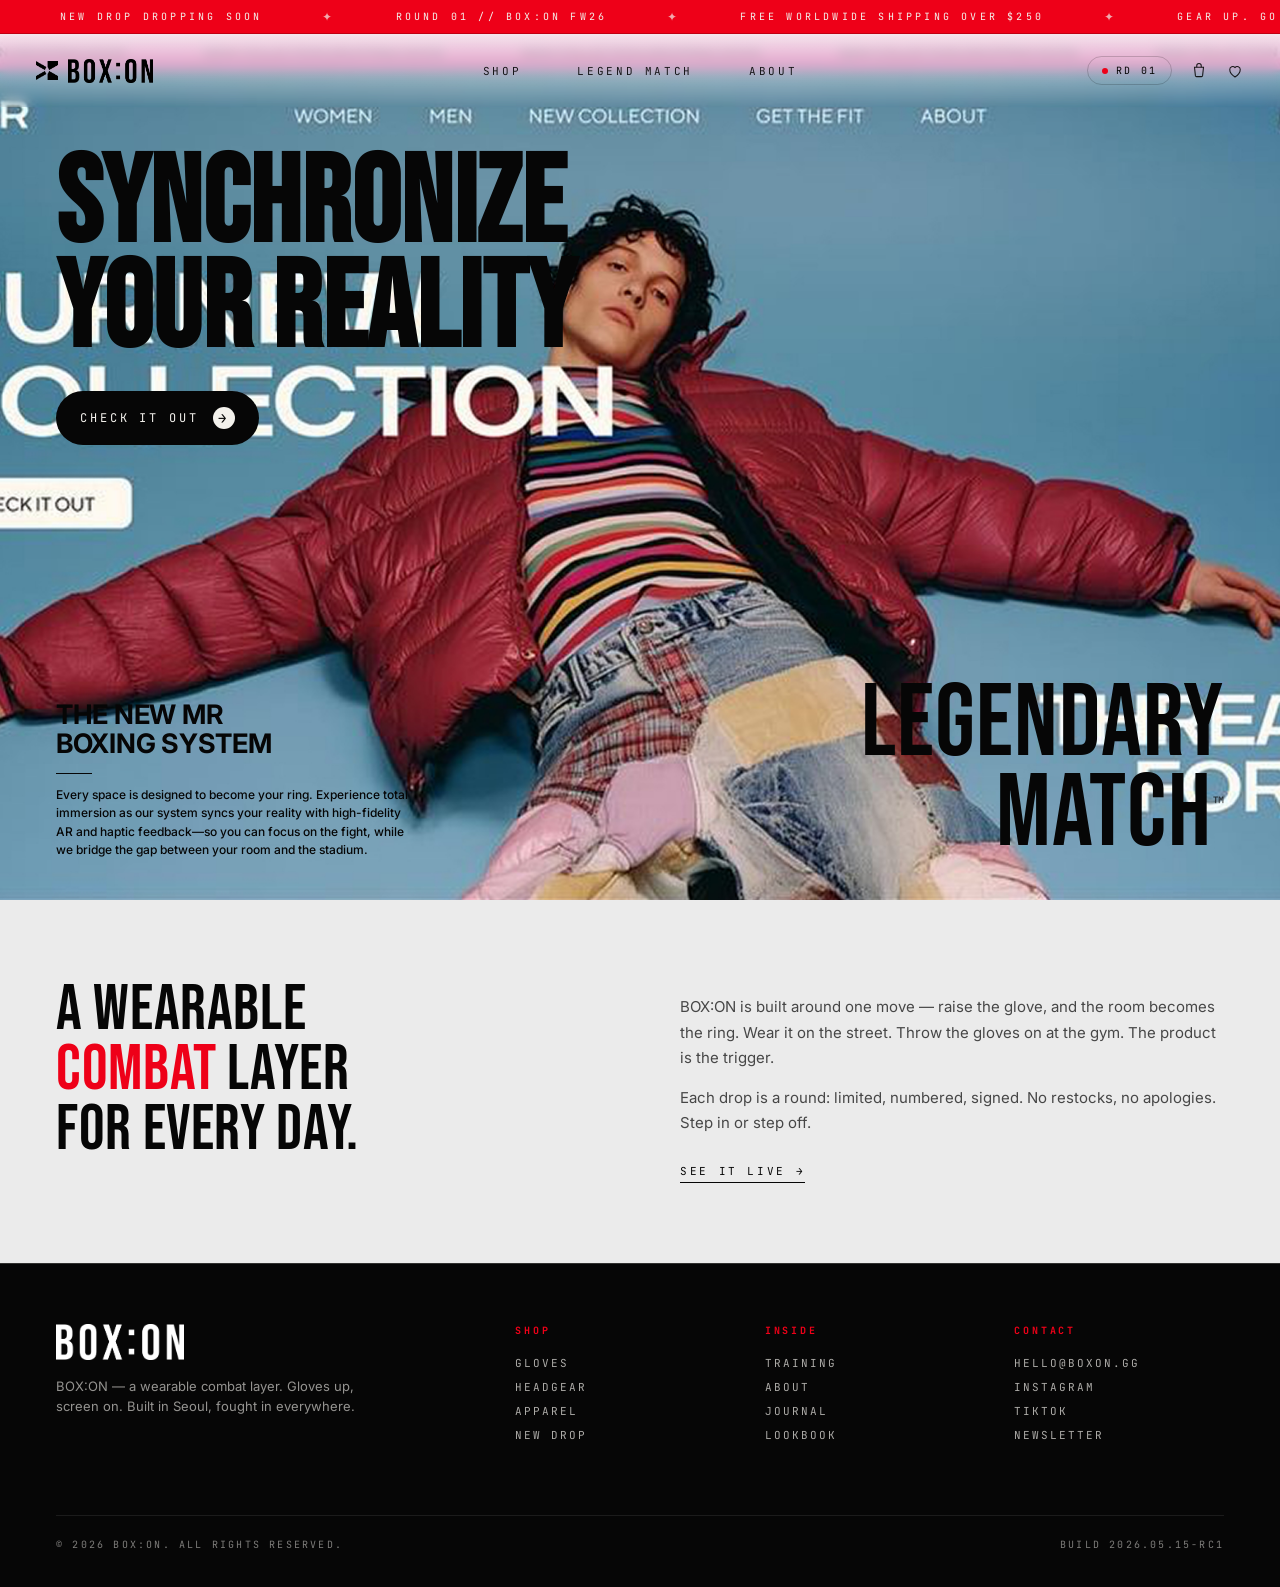
==== index.html @ 1bb56f32 "Initial commit: box-on-web project files Co-Authored-By: Claude Opus 4.7 (1M context) <noreply@anthr" ====
<!doctype html>
<html lang="en">
<head>
  <meta charset="utf-8" />
  <meta name="viewport" content="width=device-width, initial-scale=1" />
  <title>BOX:ON — Gear Up. Go On.</title>

  <link rel="preconnect" href="https://fonts.googleapis.com" />
  <link rel="preconnect" href="https://fonts.gstatic.com" crossorigin />
  <link href="https://fonts.googleapis.com/css2?family=Bebas+Neue&family=JetBrains+Mono:wght@400;500&family=Inter:wght@400;500;600&display=swap" rel="stylesheet" />

  <link rel="stylesheet" href="site.css" />
  <script src="image-slot.js"></script>
  <script src="transitions.js" defer></script>
</head>
<body data-theme="light">

  <!-- top marquee -->
  <div class="marquee" role="presentation">
    <div class="marquee__track" id="marquee-track">
      <span>NEW DROP DROPPING SOON</span>
      <span>ROUND 01 // BOX:ON FW26</span>
      <span>FREE WORLDWIDE SHIPPING OVER $250</span>
      <span>GEAR UP. GO ON.</span>
      <span>NEW DROP DROPPING SOON</span>
      <span>ROUND 01 // BOX:ON FW26</span>
      <span>FREE WORLDWIDE SHIPPING OVER $250</span>
      <span>GEAR UP. GO ON.</span>
    </div>
  </div>

  <!-- nav -->
  <nav class="nav">
    <a href="index.html" class="nav__brand" aria-label="BOX:ON home">
      <img src="assets/logo-symbol.png" class="mark" alt="" />
      <img src="assets/logo-type.png" alt="BOX:ON" />
    </a>

    <div class="nav__links">
      <a href="gear.html">SHOP</a>
      <a href="experience.html">LEGEND MATCH</a>
      <a href="index.html#about">ABOUT</a>
    </div>

    <div class="nav__util">
      <span class="pill"><span class="dot"></span>RD 01</span>
      <a href="#" class="ico" aria-label="cart">
        <svg viewBox="0 0 24 24"><path d="M6 7h12l-1.2 11.2a1.5 1.5 0 0 1-1.5 1.3H8.7a1.5 1.5 0 0 1-1.5-1.3L6 7z"/><path d="M9 7V5a3 3 0 0 1 6 0v2"/></svg>
      </a>
      <a href="#" class="ico" aria-label="wishlist">
        <svg viewBox="0 0 24 24"><path d="M12 20s-7-4.5-7-10a4 4 0 0 1 7-2.6A4 4 0 0 1 19 10c0 5.5-7 10-7 10z"/></svg>
      </a>
    </div>
  </nav>

  <!-- HERO -->
  <main>
    <section class="hero" data-screen-label="01 Landing">
      <div class="hero__media">
        <image-slot
          id="hero-model"
          shape="rect"
          src="uploads/%EC%9B%B9%EB%A0%88%ED%8D%BC1-34b621ce.jpg"
          placeholder="Drop hero photo">
        </image-slot>
      </div>

      <div class="hero__content">
        <div class="hero__top">
          <h1 class="hero__headline">
            SYNCHRONIZE<br/>YOUR REALITY
          </h1>
          <a href="gear.html" class="hero__cta">
            CHECK IT OUT
            <span class="arrow" aria-hidden="true">→</span>
          </a>
        </div>

        <div class="hero__bottom">
          <div class="hero__intro">
            <h2 class="hero__intro-title">THE NEW MR<br/>BOXING SYSTEM</h2>
            <div class="hero__intro-rule"></div>
            <p class="hero__intro-body">
              Every space is designed to become your ring. Experience total immersion as our system syncs your reality with high-fidelity AR and haptic feedback—so you can focus on the fight, while we bridge the gap between your room and the stadium.
            </p>
          </div>
          <div class="hero__secondary">
            <span>LEGENDARY</span>
            <span>MATCH<sup class="tm">™</sup></span>
          </div>
        </div>
      </div>
    </section>

    <!-- second strip — under hero -->
    <section class="strip" id="about" data-screen-label="02 Manifesto">
      <div>
        <div class="strip__lead">
          A WEARABLE<br/>
          <span class="red">COMBAT</span> LAYER<br/>
          FOR EVERY DAY.
        </div>
      </div>
      <div>
        <div class="strip__body">
          <p>BOX:ON is built around one move — raise the glove, and the room becomes the ring. Wear it on the street. Throw the gloves on at the gym. The product is the trigger.</p>
          <p>Each drop is a round: limited, numbered, signed. No restocks, no apologies. Step in or step off.</p>
        </div>
        <a href="experience.html" class="strip__cta">SEE IT LIVE →</a>
      </div>
    </section>
  </main>

  <!-- FOOTER -->
  <footer class="foot">
    <div class="foot__brand">
      <img src="assets/logo-type.png" alt="BOX:ON" />
      <p>BOX:ON — a wearable combat layer. Gloves up, screen on. Built in Seoul, fought in everywhere.</p>
    </div>
    <div class="foot__col">
      <h4>Shop</h4>
      <a href="gear.html">Gloves</a>
      <a href="gear.html">Headgear</a>
      <a href="gear.html">Apparel</a>
      <a href="gear.html">New Drop</a>
    </div>
    <div class="foot__col">
      <h4>Inside</h4>
      <a href="experience.html">Training</a>
      <a href="#about">About</a>
      <a href="#">Journal</a>
      <a href="#">Lookbook</a>
    </div>
    <div class="foot__col">
      <h4>Contact</h4>
      <a href="mailto:hello@boxon.gg">hello@boxon.gg</a>
      <a href="#">Instagram</a>
      <a href="#">TikTok</a>
      <a href="#">Newsletter</a>
    </div>
    <div class="foot__legal">
      <span>© 2026 BOX:ON. All rights reserved.</span>
      <span>BUILD 2026.05.15-RC1</span>
    </div>
  </footer>

</body>
</html>
---- site.css ----
/* ============================================================
   BOX:ON — marketing site styles (landing + gear)
   Palette
   - Ink   : #060606
   - Bone  : #f3f1ec
   - Red   : #EE0018
   - Steel : #2a2a2a
   ============================================================ */

:root {
  --ink: #060606;
  --bone: #f3f1ec;
  --red: #ee0018;
  --red-deep: #8a000d;
  --steel: #2a2a2a;
  --line: rgba(243,241,236,0.18);

  --f-display: "Bebas Neue Pro", "Bebas Neue", "Oswald", "Impact", sans-serif;
  --f-mono: "JetBrains Mono", ui-monospace, monospace;
  --f-body: "Inter", system-ui, sans-serif;
}

* { box-sizing: border-box; margin: 0; padding: 0; }

html, body {
  background: var(--ink);
  color: var(--bone);
  font-family: var(--f-body);
  -webkit-font-smoothing: antialiased;
  text-rendering: optimizeLegibility;
}

img { display: block; max-width: 100%; }
a { color: inherit; text-decoration: none; }
button { font: inherit; color: inherit; background: none; border: 0; cursor: pointer; }

/* ============================================================
   Top marquee
   ============================================================ */

.marquee {
  position: relative;
  background: var(--red);
  color: var(--bone);
  overflow: hidden;
  border-bottom: 1px solid rgba(0,0,0,0.2);
  height: 34px;
  display: flex;
  align-items: center;
}
.marquee__track {
  display: flex;
  gap: 60px;
  white-space: nowrap;
  font-family: var(--f-mono);
  font-size: 10px;
  letter-spacing: 0.32em;
  text-transform: uppercase;
  animation: marquee 38s linear infinite;
  padding-left: 60px;
}
.marquee__track span {
  display: inline-flex;
  align-items: center;
  gap: 60px;
}
.marquee__track span::after {
  content: "✦";
  opacity: 0.7;
  font-size: 12px;
}
@keyframes marquee {
  from { transform: translateX(0); }
  to   { transform: translateX(-50%); }
}

/* ============================================================
   Navigation
   ============================================================ */

.nav {
  position: fixed;
  top: 34px;
  left: 0;
  right: 0;
  z-index: 50;
  display: grid;
  grid-template-columns: 1fr auto 1fr;
  align-items: center;
  padding: 22px 36px;
  background: linear-gradient(to bottom, rgba(6,6,6,0.85), rgba(6,6,6,0));
  backdrop-filter: blur(6px);
}
.nav__brand {
  display: flex;
  align-items: center;
  gap: 10px;
}
.nav__brand img { height: 24px; width: auto; filter: invert(1) brightness(1.1); }
.nav__brand .mark { width: 22px; height: auto; filter: invert(1) brightness(1.1); }

.nav__links {
  display: flex;
  gap: 56px;
  font-family: var(--f-mono);
  font-size: 11px;
  letter-spacing: 0.24em;
  text-transform: uppercase;
}
.nav__links a {
  position: relative;
  padding: 6px 0;
  opacity: 0.9;
  transition: opacity 200ms ease;
}
.nav__links a:hover { opacity: 1; }
.nav__links a.is-active { opacity: 1; }
.nav__links a.is-active::after {
  content: "";
  position: absolute;
  left: 50%;
  bottom: -2px;
  transform: translateX(-50%);
  width: 4px;
  height: 4px;
  background: var(--red);
  border-radius: 50%;
}

.nav__util {
  justify-self: end;
  display: flex;
  align-items: center;
  gap: 18px;
}
.nav__util .ico {
  width: 18px; height: 18px;
  display: inline-grid;
  place-items: center;
  opacity: 0.9;
}
.nav__util .ico:hover { opacity: 1; }
.nav__util .ico svg { stroke: var(--bone); fill: none; stroke-width: 1.4; width: 18px; height: 18px; }
.nav__util .pill {
  border: 1px solid var(--line);
  padding: 7px 14px;
  font-family: var(--f-mono);
  font-size: 10px;
  letter-spacing: 0.22em;
  text-transform: uppercase;
  border-radius: 999px;
  display: inline-flex; align-items: center; gap: 8px;
}
.nav__util .pill .dot { width: 6px; height: 6px; border-radius: 50%; background: var(--red); }

/* ============================================================
   LANDING — hero
   ============================================================ */

.hero {
  position: relative;
  height: calc(100vh - 34px);
  min-height: 580px;
  overflow: hidden;
  isolation: isolate;
  background: #0a0a0a;
}

.hero__media {
  position: absolute;
  inset: 0;
  z-index: 1;
}
.hero__media image-slot {
  position: absolute;
  inset: 0;
  width: 100%;
  height: 100%;
}

/* Hero placeholder — dark editorial frame indicating where a photo goes */
.hero__placeholder {
  position: absolute;
  inset: 0;
  background:
    radial-gradient(ellipse at 50% 65%, #2a1014 0%, #15080a 50%, #0a0405 100%);
  display: grid;
  place-items: center;
  overflow: hidden;
}
.hero__placeholder-stripes {
  position: absolute;
  inset: 0;
  background-image: repeating-linear-gradient(
    45deg,
    rgba(238, 0, 24, 0.05) 0,
    rgba(238, 0, 24, 0.05) 2px,
    transparent 2px,
    transparent 14px
  );
  pointer-events: none;
}
.hero__placeholder-mark {
  position: relative;
  width: 28vmin;
  max-width: 280px;
  opacity: 0.13;
  filter: invert(1) brightness(1.2);
}
.hero__placeholder-mark img { width: 100%; height: auto; }
.hero__placeholder-caption {
  position: absolute;
  bottom: 38px;
  left: 50%;
  transform: translateX(-50%);
  text-align: center;
  font-family: var(--f-mono);
  letter-spacing: 0.22em;
  text-transform: uppercase;
  color: rgba(243,241,236,0.55);
  display: flex;
  flex-direction: column;
  gap: 4px;
}
.hero__placeholder-caption .k { font-size: 9px; opacity: 0.6; }
.hero__placeholder-caption .t { font-size: 13px; color: var(--bone); }
.hero__placeholder-caption .sub { font-size: 10px; opacity: 0.45; letter-spacing: 0.18em; }
.hero__media::after {
  content: "";
  position: absolute;
  inset: 0;
  background:
    radial-gradient(ellipse at 30% 60%, rgba(0,0,0,0.35), transparent 65%),
    linear-gradient(180deg, rgba(0,0,0,0.4) 0%, rgba(0,0,0,0) 35%, rgba(0,0,0,0) 65%, rgba(0,0,0,0.45) 100%);
  pointer-events: none;
  z-index: 2;
}

.hero__content {
  position: relative;
  z-index: 3;
  height: 100%;
  display: grid;
  grid-template-rows: 1fr auto;
  padding: 120px 56px 40px;
}
.hero__top { align-self: start; }

.hero__headline {
  font-family: var(--f-display);
  font-size: clamp(64px, 9.5vw, 168px);
  line-height: 0.86;
  letter-spacing: 0.005em;
  color: var(--bone);
  text-transform: uppercase;
  max-width: 64%;
}
.hero__headline .red { color: var(--red); }
.hero__headline .stroke {
  -webkit-text-stroke: 2px var(--bone);
  color: transparent;
}

.hero__cta {
  margin-top: 28px;
  display: inline-flex;
  align-items: center;
  gap: 14px;
  background: var(--bone);
  color: var(--ink);
  padding: 16px 24px;
  font-family: var(--f-mono);
  font-size: 12px;
  letter-spacing: 0.24em;
  text-transform: uppercase;
  border-radius: 999px;
  width: max-content;
  white-space: nowrap;
  transition: transform 160ms ease, background 200ms ease;
}
.hero__cta:hover { transform: translateY(-1px); background: var(--red); color: var(--bone); }
.hero__cta .arrow {
  width: 22px; height: 22px;
  display: grid; place-items: center;
  border-radius: 50%;
  background: var(--ink);
  color: var(--bone);
  font-size: 14px;
  transition: background 200ms ease;
}
.hero__cta:hover .arrow { background: var(--bone); color: var(--ink); }

.hero__bottom {
  display: flex;
  align-items: flex-end;
  justify-content: space-between;
  gap: 40px;
  color: var(--bone);
}

/* Bottom-left intro block — title + rule + body */
.hero__intro {
  max-width: 360px;
  color: var(--ink);
}
.hero__intro-title {
  font-family: "Inter", system-ui, sans-serif;
  font-weight: 700;
  font-size: clamp(20px, 2.1vw, 28px);
  line-height: 1.1;
  letter-spacing: -0.01em;
  color: var(--ink);
}
.hero__intro-rule {
  width: 36px;
  height: 1px;
  background: var(--ink);
  margin: 14px 0 12px;
}
.hero__intro-body {
  font-family: "Inter", system-ui, sans-serif;
  font-weight: 500;
  font-size: 12px;
  line-height: 1.55;
  color: var(--ink);
}
.hero__meta {
  font-family: var(--f-mono);
  font-size: 10px;
  letter-spacing: 0.22em;
  text-transform: uppercase;
  opacity: 0.7;
  display: flex;
  flex-direction: column;
  gap: 4px;
}
.hero__meta .k { opacity: 0.5; }

.hero__secondary {
  font-family: var(--f-display);
  font-size: clamp(56px, 8vw, 124px);
  line-height: 0.88;
  letter-spacing: 0.01em;
  text-align: right;
  color: var(--bone);
  text-transform: uppercase;
  justify-self: end;
}
.hero__secondary span { display: block; }
.hero__secondary .tm {
  font-family: var(--f-mono);
  font-size: 0.18em;
  letter-spacing: 0.02em;
  vertical-align: super;
  margin-left: 0.06em;
  opacity: 0.7;
}
.hero__secondary .small {
  font-family: var(--f-mono);
  font-size: 10px;
  letter-spacing: 0.28em;
  opacity: 0.6;
  text-align: right;
  margin-bottom: 8px;
}

.hero__scroll {
  font-family: var(--f-mono);
  font-size: 10px;
  letter-spacing: 0.22em;
  text-transform: uppercase;
  opacity: 0.7;
  display: flex;
  align-items: center;
  gap: 10px;
  justify-self: center;
}
.hero__scroll::before {
  content: "";
  width: 28px; height: 1px;
  background: var(--bone);
  opacity: 0.5;
}

/* ticker — round counter overlaid on hero */
.hero__counter {
  position: absolute;
  top: 50%;
  right: 56px;
  transform: translateY(-50%) rotate(90deg);
  transform-origin: right center;
  z-index: 4;
  font-family: var(--f-mono);
  font-size: 10px;
  letter-spacing: 0.32em;
  text-transform: uppercase;
  opacity: 0.55;
  white-space: nowrap;
}

/* ============================================================
   STRIP — secondary section under hero on landing
   ============================================================ */

.strip {
  position: relative;
  padding: 80px 56px;
  border-top: 1px solid var(--line);
  display: grid;
  grid-template-columns: 1fr 1fr;
  gap: 80px;
}
.strip__lead {
  font-family: var(--f-display);
  font-size: clamp(40px, 5vw, 76px);
  line-height: 0.94;
  letter-spacing: 0.01em;
  text-transform: uppercase;
}
.strip__lead .red { color: var(--red); }
.strip__body {
  padding-top: 14px;
  font-size: 15px;
  line-height: 1.7;
  color: rgba(243,241,236,0.75);
  max-width: 540px;
}
.strip__body p + p { margin-top: 14px; }
.strip__cta {
  margin-top: 28px;
  font-family: var(--f-mono);
  font-size: 11px;
  letter-spacing: 0.24em;
  text-transform: uppercase;
  display: inline-flex;
  align-items: center;
  gap: 10px;
  border-bottom: 1px solid var(--bone);
  padding-bottom: 4px;
}
.strip__cta:hover { color: var(--red); border-color: var(--red); }

/* ============================================================
   GEAR — product list page (GET THE FIT layout)
   ============================================================ */

.gear-bar {
  position: relative;
  padding: 130px 56px 70px;
  background: var(--ink);
  text-align: center;
}
.gear-bar__title {
  font-family: "Inter", system-ui, sans-serif;
  font-weight: 500;
  font-size: clamp(48px, 7vw, 96px);
  line-height: 1;
  letter-spacing: -0.01em;
  color: var(--bone);
  text-transform: uppercase;
}

.gear-grid {
  background: var(--ink);
  display: grid;
  grid-template-columns: repeat(3, 1fr);
  gap: 16px;
  padding: 0 16px;
}
.gear-card {
  position: relative;
  background: transparent;
  color: var(--ink);
  aspect-ratio: 3 / 5;
  min-height: 560px;
  perspective: 1800px;
  cursor: pointer;
}

.gear-card__inner {
  position: relative;
  width: 100%;
  height: 100%;
  transform-style: preserve-3d;
  transition: transform 720ms cubic-bezier(0.65, 0, 0.35, 1);
  border-radius: 14px;
}
.gear-card:hover .gear-card__inner {
  /* subtle lift only — flip happens on click */
}
.gear-card.is-flipped .gear-card__inner {
  transform: rotateY(180deg);
}

.gear-card__face {
  position: absolute;
  inset: 0;
  display: flex;
  flex-direction: column;
  padding: 32px 32px 28px;
  border-radius: 14px;
  overflow: hidden;
  -webkit-backface-visibility: hidden;
  backface-visibility: hidden;
}

.gear-card__face--front {
  background: #ffffff;
}
.gear-card:nth-child(even) .gear-card__face--front {
  background: #ebebeb;
}

.gear-card__face--back {
  background: var(--ink);
  color: var(--bone);
  transform: rotateY(180deg);
}
.gear-card:nth-child(even) .gear-card__face--back {
  background: #181818;
}

/* product dossier info — front uses ink text, back uses bone */
.gear-card__info {
  position: absolute;
  top: 32px;
  left: 32px;
  right: 32px;
  z-index: 3;
  font-family: var(--f-mono);
  font-size: 10px;
  line-height: 1.55;
  letter-spacing: 0.04em;
  color: var(--ink);
  max-width: 64%;
}
.gear-card__info--inverse { color: var(--bone); }
.gear-card__info--inverse .gear-card__k { color: rgba(243,241,236,0.55); }

.gear-card__eyebrow {
  font-size: 10px;
  letter-spacing: 0.18em;
  text-transform: uppercase;
  margin-bottom: 20px;
  opacity: 0.85;
}
.gear-card__line { margin-bottom: 16px; }
.gear-card__line:last-child { margin-bottom: 0; }
.gear-card__k {
  display: block;
  text-transform: uppercase;
  letter-spacing: 0.14em;
  margin-bottom: 2px;
  opacity: 0.7;
  font-size: 10px;
}

/* media — image-slot fills the card (sits behind info + brand) */
.gear-card__media {
  position: absolute;
  inset: 0;
  z-index: 1;
  display: grid;
  place-items: center;
}
.gear-card__media image-slot {
  width: 100%;
  height: 100%;
  min-height: auto;
}

/* bottom-left brand lockup (front) */
.gear-card__brand {
  position: absolute;
  left: 32px;
  bottom: 28px;
  z-index: 3;
  display: flex;
  align-items: center;
  gap: 8px;
  text-decoration: none;
  color: var(--ink);
}
.gear-card__sym { width: 26px; height: auto; }
.gear-card__type { height: 18px; width: auto; }

/* back-face VIEW PRODUCT CTA — bottom-left */
.gear-card__cta {
  position: absolute;
  left: 32px;
  bottom: 28px;
  z-index: 3;
  display: inline-flex;
  align-items: center;
  gap: 10px;
  font-family: var(--f-mono);
  font-size: 11px;
  letter-spacing: 0.22em;
  text-transform: uppercase;
  color: var(--bone);
  text-decoration: none;
  padding-bottom: 4px;
  border-bottom: 1px solid var(--bone);
  transition: color 200ms, border-color 200ms;
}
.gear-card__cta:hover { color: var(--red); border-color: var(--red); }

/* SEE THE FIT row — black band under cards */
.gear-links {
  background: var(--ink);
  display: grid;
  grid-template-columns: repeat(3, 1fr);
  gap: 16px;
  padding: 36px 16px 56px;
}
.gear-links__link {
  text-align: center;
  font-family: "Inter", system-ui, sans-serif;
  font-size: 13px;
  font-weight: 400;
  letter-spacing: 0.08em;
  color: var(--bone);
  text-transform: none;
  padding: 6px 0;
  border-bottom: 1px solid var(--bone);
  width: max-content;
  justify-self: center;
  transition: color 200ms, border-color 200ms, transform 200ms;
}
.gear-links__link:hover { color: var(--red); border-color: var(--red); transform: translateY(-1px); }

/* ============================================================
   Footer (shared)
   ============================================================ */

.foot {
  padding: 60px 56px 36px;
  border-top: 1px solid var(--line);
  background: var(--ink);
  color: var(--bone);
  display: grid;
  grid-template-columns: 2fr 1fr 1fr 1fr;
  gap: 40px;
}
.foot__brand img { height: 36px; filter: invert(1) brightness(1.1); margin-bottom: 16px; }
.foot__brand p { font-size: 13px; line-height: 1.6; opacity: 0.6; max-width: 320px; }
.foot__col h4 {
  font-family: var(--f-mono);
  font-size: 10px;
  letter-spacing: 0.28em;
  text-transform: uppercase;
  color: var(--red);
  margin-bottom: 14px;
}
.foot__col a {
  display: block;
  font-family: var(--f-mono);
  font-size: 11px;
  letter-spacing: 0.18em;
  text-transform: uppercase;
  opacity: 0.7;
  padding: 5px 0;
}
.foot__col a:hover { opacity: 1; color: var(--red); }
.foot__legal {
  grid-column: 1 / -1;
  margin-top: 28px;
  padding-top: 22px;
  border-top: 1px solid var(--line);
  display: flex;
  justify-content: space-between;
  font-family: var(--f-mono);
  font-size: 10px;
  letter-spacing: 0.22em;
  text-transform: uppercase;
  opacity: 0.5;
}

/* ============================================================
   Responsive
   ============================================================ */

@media (max-width: 1100px) {
  .gear-grid { grid-template-columns: repeat(2, 1fr); }
  .gear-card { min-height: 620px; }
}
@media (max-width: 900px) {
  .nav { grid-template-columns: auto 1fr; padding: 16px 22px; }
  .nav__links { display: none; }
  .nav__util { gap: 14px; }
  .hero__content { padding: 110px 22px 26px; }
  .hero__headline { font-size: clamp(54px, 14vw, 96px); max-width: 100%; }
  .hero__bottom { grid-template-columns: 1fr; }
  .hero__secondary { text-align: left; justify-self: start; font-size: 64px; }
  .hero__counter { display: none; }
  .strip { grid-template-columns: 1fr; gap: 30px; padding: 56px 22px; }
  .gear-bar { padding: 110px 22px 40px; }
  .gear-controls { padding: 14px 22px; flex-direction: column; gap: 14px; align-items: flex-start; }
  .gear-grid { grid-template-columns: 1fr; }
  .foot { grid-template-columns: 1fr 1fr; padding: 40px 22px 26px; }
}

/* ============================================================
   LIGHT THEME — applied on body[data-theme="light"] (landing page)
   ============================================================ */

body[data-theme="light"] { background: #ffffff; color: var(--ink); }

body[data-theme="light"] .nav {
  background: linear-gradient(to bottom, rgba(255,255,255,0.85), rgba(255,255,255,0));
  backdrop-filter: blur(6px);
}
body[data-theme="light"] .nav__brand img { filter: none; }
body[data-theme="light"] .nav__links a { color: var(--ink); }
body[data-theme="light"] .nav__util .ico svg { stroke: var(--ink); }
body[data-theme="light"] .nav__util .pill { border-color: rgba(0,0,0,0.18); color: var(--ink); }

body[data-theme="light"] .hero { background: #ffffff; }
body[data-theme="light"] .hero__media::after { display: none; }
body[data-theme="light"] .hero__headline { color: var(--ink); }
body[data-theme="light"] .hero__cta { background: var(--ink); color: var(--bone); }
body[data-theme="light"] .hero__cta:hover { background: var(--red); color: var(--bone); }
body[data-theme="light"] .hero__cta .arrow { background: var(--bone); color: var(--ink); }
body[data-theme="light"] .hero__cta:hover .arrow { background: var(--bone); color: var(--red); }
body[data-theme="light"] .hero__secondary { color: var(--ink); }

body[data-theme="light"] .strip {
  background: #ebebeb;
  border-top: none;
  color: var(--ink);
}
body[data-theme="light"] .strip__lead { color: var(--ink); }
body[data-theme="light"] .strip__body { color: rgba(0,0,0,0.7); }
body[data-theme="light"] .strip__cta { color: var(--ink); border-color: var(--ink); }

/* ============================================================
   PAGE SHUTTER — four BOX:ON blades converge from corners,
   then disperse outward on the new page.
   ============================================================ */

.page-shutter {
  position: fixed;
  inset: 0;
  z-index: 9000;
  pointer-events: none;
  display: grid;
  place-items: center;
  visibility: hidden;
}
.page-shutter.is-converging,
.page-shutter.is-locked,
.page-shutter.is-dispersing { visibility: visible; }

/* solid backdrop */
.page-shutter__bg {
  position: absolute;
  inset: 0;
  background: var(--ink);
  opacity: 0;
  transition: opacity 240ms ease-out;
}
.page-shutter.is-converging .page-shutter__bg { opacity: 1; }
.page-shutter.is-locked     .page-shutter__bg { opacity: 1; transition: none; }
.page-shutter.is-dispersing .page-shutter__bg { opacity: 0; transition: opacity 520ms ease-in 280ms; }

/* assembled symbol container — sits over backdrop, centered */
.page-shutter__symbol {
  position: relative;
  width: 280px;
  height: 240px;
  z-index: 1;
}

/* each quadrant is the full symbol image, clipped to its quadrant.
   When assembled (translate 0), the 4 pieces line up to make the full mark. */
.page-shutter__blade {
  position: absolute;
  inset: 0;
  background-image: url("assets/logo-symbol.png");
  background-size: 100% 100%;
  background-repeat: no-repeat;
  filter: invert(1) brightness(1.1);
  will-change: transform, opacity;
}

/* quadrant clips */
.page-shutter__blade--tl { clip-path: polygon(0 0, 50% 0, 50% 50%, 0 50%); }
.page-shutter__blade--tr { clip-path: polygon(50% 0, 100% 0, 100% 50%, 50% 50%); }
.page-shutter__blade--bl { clip-path: polygon(0 50%, 50% 50%, 50% 100%, 0 100%); }
.page-shutter__blade--br { clip-path: polygon(50% 50%, 100% 50%, 100% 100%, 50% 100%); }

/* default (offscreen) — large translate so blades fly in from off-viewport */
.page-shutter__blade--tl { transform: translate(-340%, -340%); opacity: 0; }
.page-shutter__blade--tr { transform: translate( 340%, -340%); opacity: 0; }
.page-shutter__blade--bl { transform: translate(-340%,  340%); opacity: 0; }
.page-shutter__blade--br { transform: translate( 340%,  340%); opacity: 0; }

/* CONVERGING — blades fly in one by one, ease-in then snap */
.page-shutter.is-converging .page-shutter__blade {
  transform: translate(0, 0);
  opacity: 1;
  transition:
    transform 620ms cubic-bezier(0.65, 0, 0.35, 1),
    opacity 380ms ease-out;
}
.page-shutter.is-converging .page-shutter__blade--tl { transition-delay: 60ms; }
.page-shutter.is-converging .page-shutter__blade--tr { transition-delay: 180ms; }
.page-shutter.is-converging .page-shutter__blade--bl { transition-delay: 300ms; }
.page-shutter.is-converging .page-shutter__blade--br { transition-delay: 420ms; }

/* LOCKED — assembled at the start of entry phase (no transition) */
.page-shutter.is-locked .page-shutter__blade {
  transform: translate(0, 0);
  opacity: 1;
  transition: none;
}

/* DISPERSING — blades push back out to their corner */
.page-shutter.is-dispersing .page-shutter__blade {
  opacity: 0;
  transition:
    transform 580ms cubic-bezier(0.7, 0, 0.84, 0),
    opacity 540ms ease-in;
}
.page-shutter.is-dispersing .page-shutter__blade--tl { transform: translate(-340%, -340%); transition-delay: 0ms; }
.page-shutter.is-dispersing .page-shutter__blade--tr { transform: translate( 340%, -340%); transition-delay: 60ms; }
.page-shutter.is-dispersing .page-shutter__blade--bl { transform: translate(-340%,  340%); transition-delay: 120ms; }
.page-shutter.is-dispersing .page-shutter__blade--br { transform: translate( 340%,  340%); transition-delay: 180ms; }

.page-shutter__label {
  position: absolute;
  bottom: 56px;
  left: 50%;
  transform: translateX(-50%);
  font-family: var(--f-mono);
  font-size: 11px;
  letter-spacing: 0.4em;
  color: var(--bone);
  opacity: 0;
  z-index: 2;
  transition: opacity 220ms ease;
}
.page-shutter.is-converging .page-shutter__label { opacity: 0.85; transition-delay: 480ms; }
.page-shutter.is-locked     .page-shutter__label { opacity: 0.85; transition: none; }
.page-shutter.is-dispersing .page-shutter__label { opacity: 0; }

/* ============================================================
   EXPERIENCE / Legend Match (combat MR)
   ============================================================ */

.experience-root {
  position: relative;
  width: 100%;
  height: 100vh;
  display: grid;
  place-items: center;
  background:
    radial-gradient(ellipse at 50% 100%, rgba(238, 0, 24, 0.06), transparent 60%),
    linear-gradient(180deg, #0a0a0a 0%, #060606 100%);
  transition: background 600ms ease;
  isolation: isolate;
  overflow: hidden;
  --don: 0;
}
.experience-root[data-mode="on"] {
  background:
    radial-gradient(ellipse at 50% 50%, rgba(238, 0, 24, 0.45), transparent 65%),
    radial-gradient(ellipse at 50% 100%, rgba(238, 0, 24, 0.25), transparent 70%),
    #1a0003;
}
.experience-root::before {
  content: "";
  position: absolute;
  inset: 0;
  background-image:
    repeating-linear-gradient(0deg, rgba(255,255,255,0.04) 0 1px, transparent 1px 3px),
    repeating-linear-gradient(90deg, rgba(255,255,255,0.04) 0 1px, transparent 1px 3px);
  pointer-events: none;
  mix-blend-mode: overlay;
  opacity: 0.5;
  z-index: 1;
}
.experience-root::after {
  content: "";
  position: absolute;
  inset: 0;
  background: repeating-linear-gradient(0deg, rgba(0,0,0,0.18) 0 2px, transparent 2px 4px);
  pointer-events: none;
  z-index: 2;
  opacity: 0;
  transition: opacity 400ms ease;
}
.experience-root[data-mode="on"]::after { opacity: 0.5; }

/* chrome header */
.chrome {
  position: absolute;
  top: 0;
  left: 0;
  right: 0;
  z-index: 11;
  display: grid;
  grid-template-columns: auto 1fr auto;
  align-items: center;
  gap: 24px;
  padding: 22px 28px;
  pointer-events: none;
}
.chrome a,
.chrome button { pointer-events: auto; }
.chrome .logo {
  display: inline-flex;
  align-items: center;
  gap: 4px;
}
.chrome .logo-type { height: 22px; width: auto; filter: invert(1) brightness(1.1); }
.chrome .logo .tm {
  font-family: var(--f-mono);
  font-size: 9px;
  opacity: 0.55;
  vertical-align: super;
}
.chrome__nav {
  justify-self: center;
  display: flex;
  gap: 48px;
  font-family: var(--f-mono);
  font-size: 11px;
  letter-spacing: 0.24em;
  text-transform: uppercase;
}
.chrome__nav a { opacity: 0.85; transition: opacity 200ms ease, color 200ms ease; }
.chrome__nav a:hover { opacity: 1; }
.chrome__nav a.is-active { opacity: 1; color: var(--red); }

.status-line {
  justify-self: end;
  display: flex;
  gap: 18px;
  font-family: var(--f-mono);
  font-size: 10px;
  letter-spacing: 0.18em;
  text-transform: uppercase;
  color: var(--bone);
  opacity: 0.7;
}
.status-line .dot {
  display: inline-block;
  width: 6px;
  height: 6px;
  background: var(--bone);
  border-radius: 50%;
  margin-right: 6px;
  vertical-align: middle;
  opacity: 0.5;
}
.status-line .dot.live {
  background: var(--red);
  opacity: 1;
  animation: pulse 1.2s infinite;
}

.boot-note {
  font-family: var(--f-mono);
  font-size: 10px;
  letter-spacing: 0.22em;
  text-transform: uppercase;
  color: var(--bone);
  opacity: 0.45;
}

.telemetry {
  position: absolute;
  bottom: 18px;
  left: 28px;
  right: 28px;
  z-index: 10;
  display: flex;
  flex-wrap: wrap;
  gap: 22px;
  font-family: var(--f-mono);
  font-size: 10px;
  letter-spacing: 0.18em;
  text-transform: uppercase;
  color: var(--bone);
  opacity: 0.55;
  pointer-events: none;
}
.telemetry .k {
  color: rgba(243, 241, 236, 0.45);
  margin-right: 6px;
}

.fighter .scanlines {
  position: absolute;
  inset: 0;
  background: repeating-linear-gradient(
    0deg,
    rgba(0, 0, 0, 0.12) 0 2px,
    transparent 2px 4px
  );
  pointer-events: none;
  opacity: 0.35;
}

/* status sub-bar */
.exp-status {
  position: absolute;
  top: 92px;
  left: 28px;
  right: 28px;
  display: flex;
  justify-content: space-between;
  z-index: 10;
  pointer-events: none;
  font-family: var(--f-mono);
  font-size: 10px;
  letter-spacing: 0.18em;
  text-transform: uppercase;
  color: var(--bone);
  opacity: 0.7;
}
.exp-status .dot {
  display: inline-block;
  width: 6px; height: 6px;
  background: var(--bone);
  border-radius: 50%;
  margin-right: 6px;
  vertical-align: middle;
  opacity: 0.5;
}
.exp-status .dot.live {
  background: var(--red);
  opacity: 1;
  animation: pulse 1.2s infinite;
}
@keyframes pulse {
  0%, 100% { transform: scale(1); opacity: 1; }
  50% { transform: scale(1.4); opacity: 0.6; }
}
.exp-status .grp { display: flex; gap: 18px; }

.disengage {
  position: absolute;
  top: 92px;
  right: 28px;
  z-index: 12;
  background: transparent;
  border: 1px solid rgba(255,255,255,0.3);
  color: var(--bone);
  font-family: var(--f-mono);
  font-size: 10px;
  letter-spacing: 0.22em;
  text-transform: uppercase;
  padding: 8px 14px;
  cursor: pointer;
  pointer-events: auto;
  opacity: 0;
  transition: opacity 300ms ease, background 200ms ease;
}
.experience-root[data-mode="armed"] .disengage,
.experience-root[data-mode="donning"] .disengage,
.experience-root[data-mode="on"] .disengage { opacity: 0.8; }
.disengage:hover { background: rgba(255,255,255,0.08); opacity: 1; }

/* stage container */
.stage {
  position: relative;
  width: min(960px, 92vw);
  max-height: calc(100vh - 200px);
  z-index: 5;
  display: grid;
  place-items: center;
}

/* IDLE — landing inside experience */
.exp-landing {
  text-align: center;
  display: flex;
  flex-direction: column;
  align-items: center;
  gap: 20px;
  transition: opacity 400ms ease, transform 400ms ease;
}
.experience-root:not([data-mode="idle"]) .exp-landing {
  opacity: 0;
  transform: translateY(-12px);
  pointer-events: none;
  position: absolute;
}
.exp-eyebrow {
  font-family: var(--f-mono);
  font-size: 11px;
  letter-spacing: 0.32em;
  text-transform: uppercase;
  color: var(--red);
  display: flex;
  align-items: center;
  gap: 10px;
}
.exp-eyebrow::before, .exp-eyebrow::after {
  content: "";
  width: 24px; height: 1px;
  background: var(--red);
}
.exp-headline {
  font-family: var(--f-display);
  font-size: clamp(56px, 11vh, 140px);
  line-height: 0.86;
  letter-spacing: 0.01em;
  color: var(--bone);
}
.exp-headline em {
  font-style: normal;
  color: var(--red);
  position: relative;
}
.exp-headline em::after {
  content: "_";
  color: var(--red);
  animation: blink 1.1s steps(1) infinite;
}
@keyframes blink { 50% { opacity: 0; } }
.exp-subline {
  max-width: 520px;
  font-size: 14px;
  line-height: 1.6;
  color: var(--bone);
  opacity: 0.7;
}
.exp-cta {
  display: inline-flex;
  align-items: center;
  gap: 14px;
  padding: 18px 32px 16px;
  background: var(--red);
  color: var(--bone);
  font-family: var(--f-display);
  font-size: 26px;
  letter-spacing: 0.06em;
  border: none;
  cursor: pointer;
  clip-path: polygon(8px 0, 100% 0, calc(100% - 8px) 100%, 0 100%);
  transition: transform 120ms ease, background 200ms ease;
}
.exp-cta:hover { background: #ff1a32; transform: translateY(-1px); }
.exp-cta .arrow { font-family: var(--f-mono); font-size: 18px; }

/* LOADING */
.loading-row {
  display: flex;
  gap: 14px;
  align-items: center;
  font-family: var(--f-mono);
  font-size: 11px;
  letter-spacing: 0.24em;
  text-transform: uppercase;
  color: var(--bone);
  opacity: 0;
  position: absolute;
  pointer-events: none;
}
.experience-root[data-mode="loading"] .loading-row { opacity: 0.8; }
.loading-mark {
  width: 32px; height: 32px;
  filter: invert(1) brightness(1.1) drop-shadow(0 0 6px rgba(238,0,24,0.5));
  animation: spin 1.6s linear infinite;
}
@keyframes spin { to { transform: rotate(360deg); } }
.dots span {
  display: inline-block;
  width: 6px; height: 6px;
  background: var(--red);
  margin: 0 2px;
  animation: bounce 1s infinite;
}
.dots span:nth-child(2) { animation-delay: 0.15s; }
.dots span:nth-child(3) { animation-delay: 0.3s; }
@keyframes bounce {
  0%, 100% { transform: translateY(0); opacity: 0.4; }
  50% { transform: translateY(-4px); opacity: 1; }
}

/* ARMED — show your hand */
.armed-prompt,
.donning-prompt {
  position: absolute;
  inset: 0;
  display: grid;
  place-items: center;
  text-align: center;
  opacity: 0;
  pointer-events: none;
  transition: opacity 300ms ease;
}
.experience-root[data-mode="armed"] .armed-prompt { opacity: 1; }
.experience-root[data-mode="donning"] .donning-prompt { opacity: 1; }

.armed-prompt .glyph,
.donning-prompt .don-glyph {
  font-family: var(--f-display);
  font-size: 28px;
  letter-spacing: 0.32em;
  color: var(--bone);
  opacity: 0.85;
}
.armed-prompt .instr,
.donning-prompt .don-instr {
  font-family: var(--f-display);
  font-size: clamp(56px, 8vw, 110px);
  line-height: 0.9;
  color: var(--bone);
  letter-spacing: 0.01em;
  margin: 18px 0 12px;
}
.armed-prompt .instr span,
.donning-prompt .don-instr span { color: var(--red); }
.armed-prompt .hint,
.donning-prompt .don-progress-line {
  font-family: var(--f-mono);
  font-size: 11px;
  letter-spacing: 0.2em;
  text-transform: uppercase;
  color: var(--bone);
  opacity: 0.6;
}
.don-progress-line .sep { margin: 0 8px; }
.don-bar {
  margin-top: 18px;
  width: 320px;
  height: 4px;
  background: rgba(255,255,255,0.1);
  overflow: hidden;
}
.don-bar-fill {
  width: 100%;
  height: 100%;
  background: var(--red);
  transform-origin: left center;
  transform: scaleX(0);
}

/* DONNING curtain — descends with --don */
.don-curtain {
  position: absolute;
  inset: 0 0 0 0;
  z-index: 4;
  pointer-events: none;
  background:
    radial-gradient(ellipse at 50% 80%, rgba(238,0,24,0.55), rgba(238,0,24,0.32) 50%, rgba(238,0,24,0.1) 100%),
    linear-gradient(180deg, rgba(238,0,24,0.5) 0%, rgba(238,0,24,0.4) 100%);
  clip-path: inset(0 0 calc((1 - var(--don, 0)) * 100%) 0);
  opacity: 0;
  transition: opacity 240ms ease;
}
.experience-root[data-mode="donning"] .don-curtain,
.experience-root[data-mode="on"] .don-curtain { opacity: 1; }

/* ON / Combat */
.combat {
  position: absolute;
  inset: 0;
  display: grid;
  place-items: center;
  opacity: 0;
  pointer-events: none;
  transition: opacity 500ms ease;
}
.experience-root[data-mode="on"] .combat { opacity: 1; }

.fighter {
  position: relative;
  width: 340px;
  height: 480px;
  filter: drop-shadow(0 0 30px rgba(238, 0, 24, 0.6));
  animation: floaty 4s ease-in-out infinite;
}
@keyframes floaty {
  0%, 100% { transform: translateY(0); }
  50% { transform: translateY(-8px); }
}
.fighter svg { width: 100%; height: 100%; }
.fighter .reticle {
  position: absolute;
  inset: -20px;
  border: 1px dashed rgba(255,255,255,0.18);
  pointer-events: none;
}
.fighter .reticle::before,
.fighter .reticle::after {
  content: "";
  position: absolute;
  background: var(--red);
  width: 1px; height: 14px;
  left: 50%; transform: translateX(-50%);
}
.fighter .reticle::before { top: 0; }
.fighter .reticle::after { bottom: 0; }

.fighter-tag {
  position: absolute;
  left: 100%; top: 30%;
  margin-left: 24px;
  font-family: var(--f-mono);
  font-size: 10px;
  letter-spacing: 0.2em;
  color: var(--bone);
  opacity: 0.8;
  white-space: nowrap;
}
.fighter-tag .row { display: flex; gap: 8px; padding: 3px 0; }
.fighter-tag .row .k { color: rgba(255,255,255,0.5); }

/* hit feedback */
.hit-flash {
  position: absolute;
  inset: 0;
  background: radial-gradient(ellipse at center, rgba(255,255,255,0.95), rgba(238,0,24,0.6) 30%, transparent 65%);
  opacity: 0;
  pointer-events: none;
  z-index: 20;
  mix-blend-mode: screen;
}
.hit-flash.fire { animation: hitFlash 320ms ease-out; }
@keyframes hitFlash {
  0% { opacity: 0; }
  20% { opacity: 1; }
  100% { opacity: 0; }
}

.experience-root.shake { animation: shake 240ms cubic-bezier(.36,.07,.19,.97) both; }
@keyframes shake {
  10%, 90% { transform: translate3d(-2px, 0, 0); }
  20%, 80% { transform: translate3d(3px, -1px, 0); }
  30%, 50%, 70% { transform: translate3d(-5px, 2px, 0); }
  40%, 60% { transform: translate3d(5px, -2px, 0); }
}

.impact-stamp {
  position: absolute;
  top: 50%; left: 50%;
  width: 60vmin;
  height: 60vmin;
  transform: translate(-50%, -50%) scale(0.4);
  z-index: 18;
  pointer-events: none;
  opacity: 0;
  filter: invert(1) brightness(1.2) drop-shadow(0 0 20px rgba(255,255,255,0.7));
  mix-blend-mode: screen;
}
.impact-stamp.fire {
  animation: impactBurst 480ms cubic-bezier(.16,.84,.32,1) forwards;
}
@keyframes impactBurst {
  0%   { opacity: 0; transform: translate(-50%, -50%) scale(0.25) rotate(-12deg); }
  18%  { opacity: 1; transform: translate(-50%, -50%) scale(1.05) rotate(4deg); }
  60%  { opacity: 0.85; transform: translate(-50%, -50%) scale(1.15) rotate(8deg); }
  100% { opacity: 0; transform: translate(-50%, -50%) scale(1.4) rotate(12deg); }
}

/* ON flash on engage */
.on-flash {
  position: fixed;
  inset: 0;
  background: #fff;
  z-index: 50;
  opacity: 0;
  pointer-events: none;
}
.on-flash.fire { animation: onFlash 900ms ease-out forwards; }
@keyframes onFlash {
  0% { opacity: 0; background: #fff; }
  10% { opacity: 1; background: #fff; }
  40% { opacity: 0.9; background: var(--red); }
  100% { opacity: 0; background: var(--red); }
}

/* HUD */
.hud {
  position: absolute;
  inset: 0;
  pointer-events: none;
  z-index: 8;
  opacity: 0;
  transition: opacity 400ms ease;
}
.experience-root[data-mode="on"] .hud { opacity: 1; }
.hud .stat {
  position: absolute;
  font-family: var(--f-mono);
  font-size: 10px;
  letter-spacing: 0.2em;
  text-transform: uppercase;
  color: var(--bone);
  opacity: 0.7;
}
.hud .stat .v {
  display: block;
  font-family: var(--f-display);
  font-size: 56px;
  letter-spacing: 0.02em;
  color: var(--bone);
  line-height: 1;
  margin-top: 6px;
  opacity: 1;
}
.hud .stat .v.red { color: var(--red); }
.hud .round   { top: 150px; left: 40px; }
.hud .timer   { top: 150px; left: 50%; transform: translateX(-50%); text-align: center; }
.hud .punches { top: 150px; right: 40px; text-align: right; }
.hud .combo   { bottom: 110px; left: 50%; transform: translateX(-50%); text-align: center; }
.combo .v { font-size: 96px; }
.combo .v::after {
  content: "x";
  font-size: 32px;
  opacity: 0.5;
  margin-left: 4px;
  vertical-align: top;
  position: relative;
  top: 4px;
}
.combo.pop .v { animation: comboPop 280ms ease-out; }
@keyframes comboPop {
  0% { transform: scale(1.4); color: #fff; text-shadow: 0 0 20px rgba(255,255,255,0.8); }
  100% { transform: scale(1); }
}

/* camera viewfinder */
.viewfinder {
  position: absolute;
  bottom: 24px;
  right: 24px;
  width: 220px;
  z-index: 9;
  opacity: 0;
  transition: opacity 300ms ease;
  pointer-events: none;
}
.experience-root[data-mode="loading"] .viewfinder,
.experience-root[data-mode="armed"] .viewfinder,
.experience-root[data-mode="donning"] .viewfinder,
.experience-root[data-mode="on"] .viewfinder { opacity: 1; }
.viewfinder .frame {
  position: relative;
  aspect-ratio: 4 / 3;
  background: #000;
  border: 1px solid rgba(255,255,255,0.15);
  overflow: hidden;
}
.viewfinder video,
.viewfinder canvas {
  position: absolute;
  inset: 0;
  width: 100%;
  height: 100%;
  object-fit: cover;
  transform: scaleX(-1);
}
.viewfinder canvas { z-index: 2; }
.viewfinder video { z-index: 1; }
.viewfinder .frame::before,
.viewfinder .frame::after,
.viewfinder .corners::before,
.viewfinder .corners::after {
  content: "";
  position: absolute;
  width: 10px; height: 10px;
  border: 1px solid var(--red);
  z-index: 3;
}
.viewfinder .frame::before { top: 4px; left: 4px; border-right: none; border-bottom: none; }
.viewfinder .frame::after  { top: 4px; right: 4px; border-left: none; border-bottom: none; }
.viewfinder .corners::before { bottom: 4px; left: 4px; border-right: none; border-top: none; }
.viewfinder .corners::after  { bottom: 4px; right: 4px; border-left: none; border-top: none; }
.viewfinder .meta {
  margin-top: 8px;
  display: flex;
  justify-content: space-between;
  font-family: var(--f-mono);
  font-size: 9px;
  letter-spacing: 0.2em;
  text-transform: uppercase;
  color: var(--bone);
  opacity: 0.6;
}

.corner-mark {
  position: absolute;
  bottom: 24px;
  left: 28px;
  width: 56px;
  height: auto;
  z-index: 6;
  pointer-events: none;
  opacity: 0;
  filter: invert(1) brightness(1.1);
  transition: opacity 400ms ease;
}
.experience-root[data-mode="armed"] .corner-mark,
.experience-root[data-mode="donning"] .corner-mark,
.experience-root[data-mode="on"] .corner-mark { opacity: 0.4; }

.error-banner {
  position: absolute;
  top: 150px; left: 50%;
  transform: translateX(-50%);
  background: var(--red);
  color: var(--bone);
  padding: 12px 20px;
  font-family: var(--f-mono);
  font-size: 11px;
  letter-spacing: 0.2em;
  text-transform: uppercase;
  z-index: 30;
  display: none;
}
/* experience block appended */
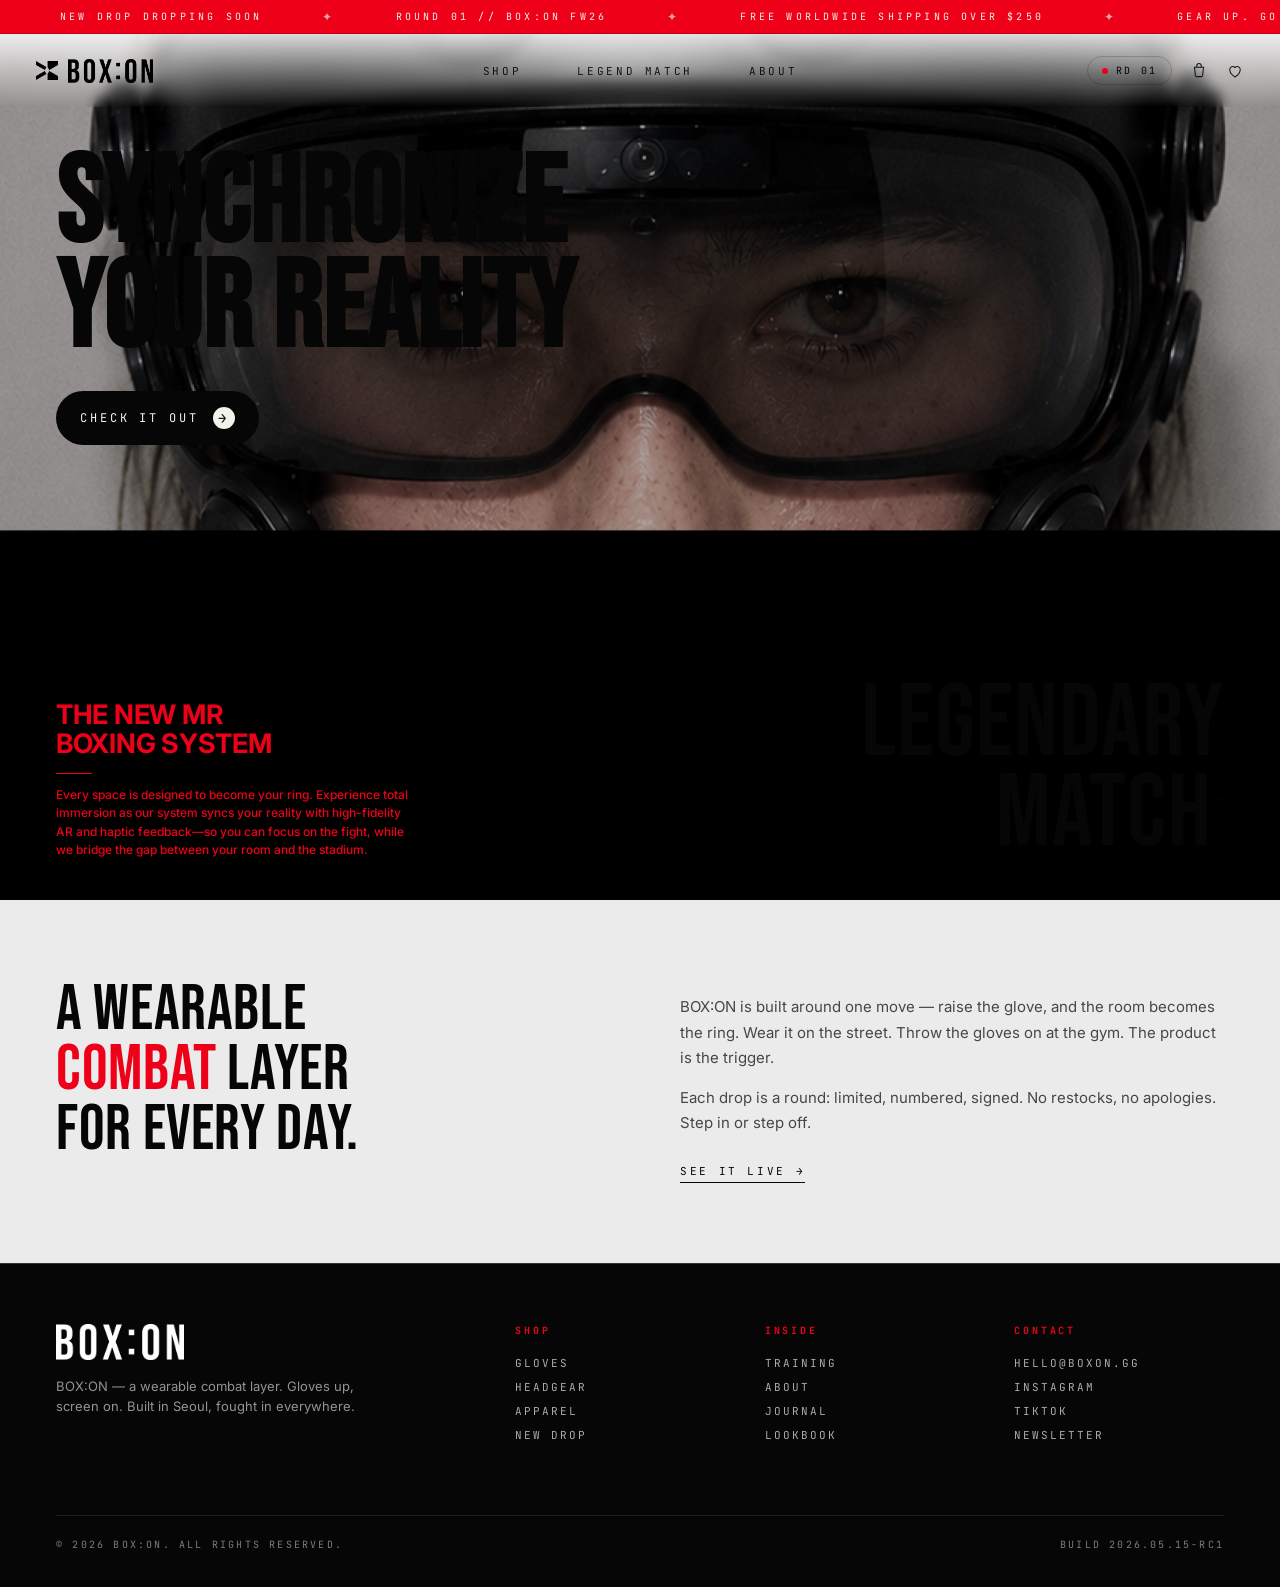
==== commit 0bb5f50a: "Swap hero image and tint key landing text red - Hero: image-slot → full-bleed <img> (uploads/hero.jp" ====
--- a/index.html
+++ b/index.html
@@ -57,12 +57,7 @@
   <main>
     <section class="hero" data-screen-label="01 Landing">
       <div class="hero__media">
-        <image-slot
-          id="hero-model"
-          shape="rect"
-          src="uploads/%EC%9B%B9%EB%A0%88%ED%8D%BC1-34b621ce.jpg"
-          placeholder="Drop hero photo">
-        </image-slot>
+        <img src="uploads/hero.jpg" alt="" class="hero__photo" />
       </div>
 
       <div class="hero__content">
--- a/site.css
+++ b/site.css
@@ -177,6 +177,14 @@
   width: 100%;
   height: 100%;
 }
+.hero__photo {
+  position: absolute;
+  inset: 0;
+  width: 100%;
+  height: 100%;
+  object-fit: cover;
+  object-position: center;
+}
 
 /* Hero placeholder — dark editorial frame indicating where a photo goes */
 .hero__placeholder {
@@ -251,7 +259,7 @@
   font-size: clamp(64px, 9.5vw, 168px);
   line-height: 0.86;
   letter-spacing: 0.005em;
-  color: var(--bone);
+  color: var(--red);
   text-transform: uppercase;
   max-width: 64%;
 }
@@ -301,7 +309,7 @@
 /* Bottom-left intro block — title + rule + body */
 .hero__intro {
   max-width: 360px;
-  color: var(--ink);
+  color: var(--red);
 }
 .hero__intro-title {
   font-family: "Inter", system-ui, sans-serif;
@@ -309,12 +317,12 @@
   font-size: clamp(20px, 2.1vw, 28px);
   line-height: 1.1;
   letter-spacing: -0.01em;
-  color: var(--ink);
+  color: var(--red);
 }
 .hero__intro-rule {
   width: 36px;
   height: 1px;
-  background: var(--ink);
+  background: var(--red);
   margin: 14px 0 12px;
 }
 .hero__intro-body {
@@ -322,7 +330,7 @@
   font-weight: 500;
   font-size: 12px;
   line-height: 1.55;
-  color: var(--ink);
+  color: var(--red);
 }
 .hero__meta {
   font-family: var(--f-mono);
@@ -342,7 +350,7 @@
   line-height: 0.88;
   letter-spacing: 0.01em;
   text-align: right;
-  color: var(--bone);
+  color: var(--red);
   text-transform: uppercase;
   justify-self: end;
 }
@@ -505,10 +513,11 @@
 }
 
 .gear-card__face--front {
-  background: #ffffff;
-}
-.gear-card:nth-child(even) .gear-card__face--front {
-  background: #ebebeb;
+  background: #EBEBEB;
+  transition: visibility 0s linear 360ms;
+}
+.gear-card.is-flipped .gear-card__face--front {
+  visibility: hidden;
 }
 
 .gear-card__face--back {
@@ -567,6 +576,35 @@
   width: 100%;
   height: 100%;
   min-height: auto;
+}
+
+/* VR stack — 4 images crossfade based on cursor X position */
+.gear-card__media--vr {
+  display: block;
+  overflow: hidden;
+}
+.gear-card__media--vr .vr-img {
+  position: absolute;
+  inset: 0;
+  width: 100%;
+  height: 100%;
+  object-fit: contain;
+  opacity: 0;
+  transition: opacity 500ms ease-in-out;
+  pointer-events: none;
+}
+.gear-card__media--vr .vr-img.is-active { opacity: 1; }
+
+/* full-bleed photo face — image fills the entire card back, no overlays */
+.gear-card__face--photo {
+  padding: 0;
+}
+.gear-card__photo {
+  position: absolute;
+  inset: 0;
+  width: 100%;
+  height: 100%;
+  object-fit: cover;
 }
 
 /* bottom-left brand lockup (front) */
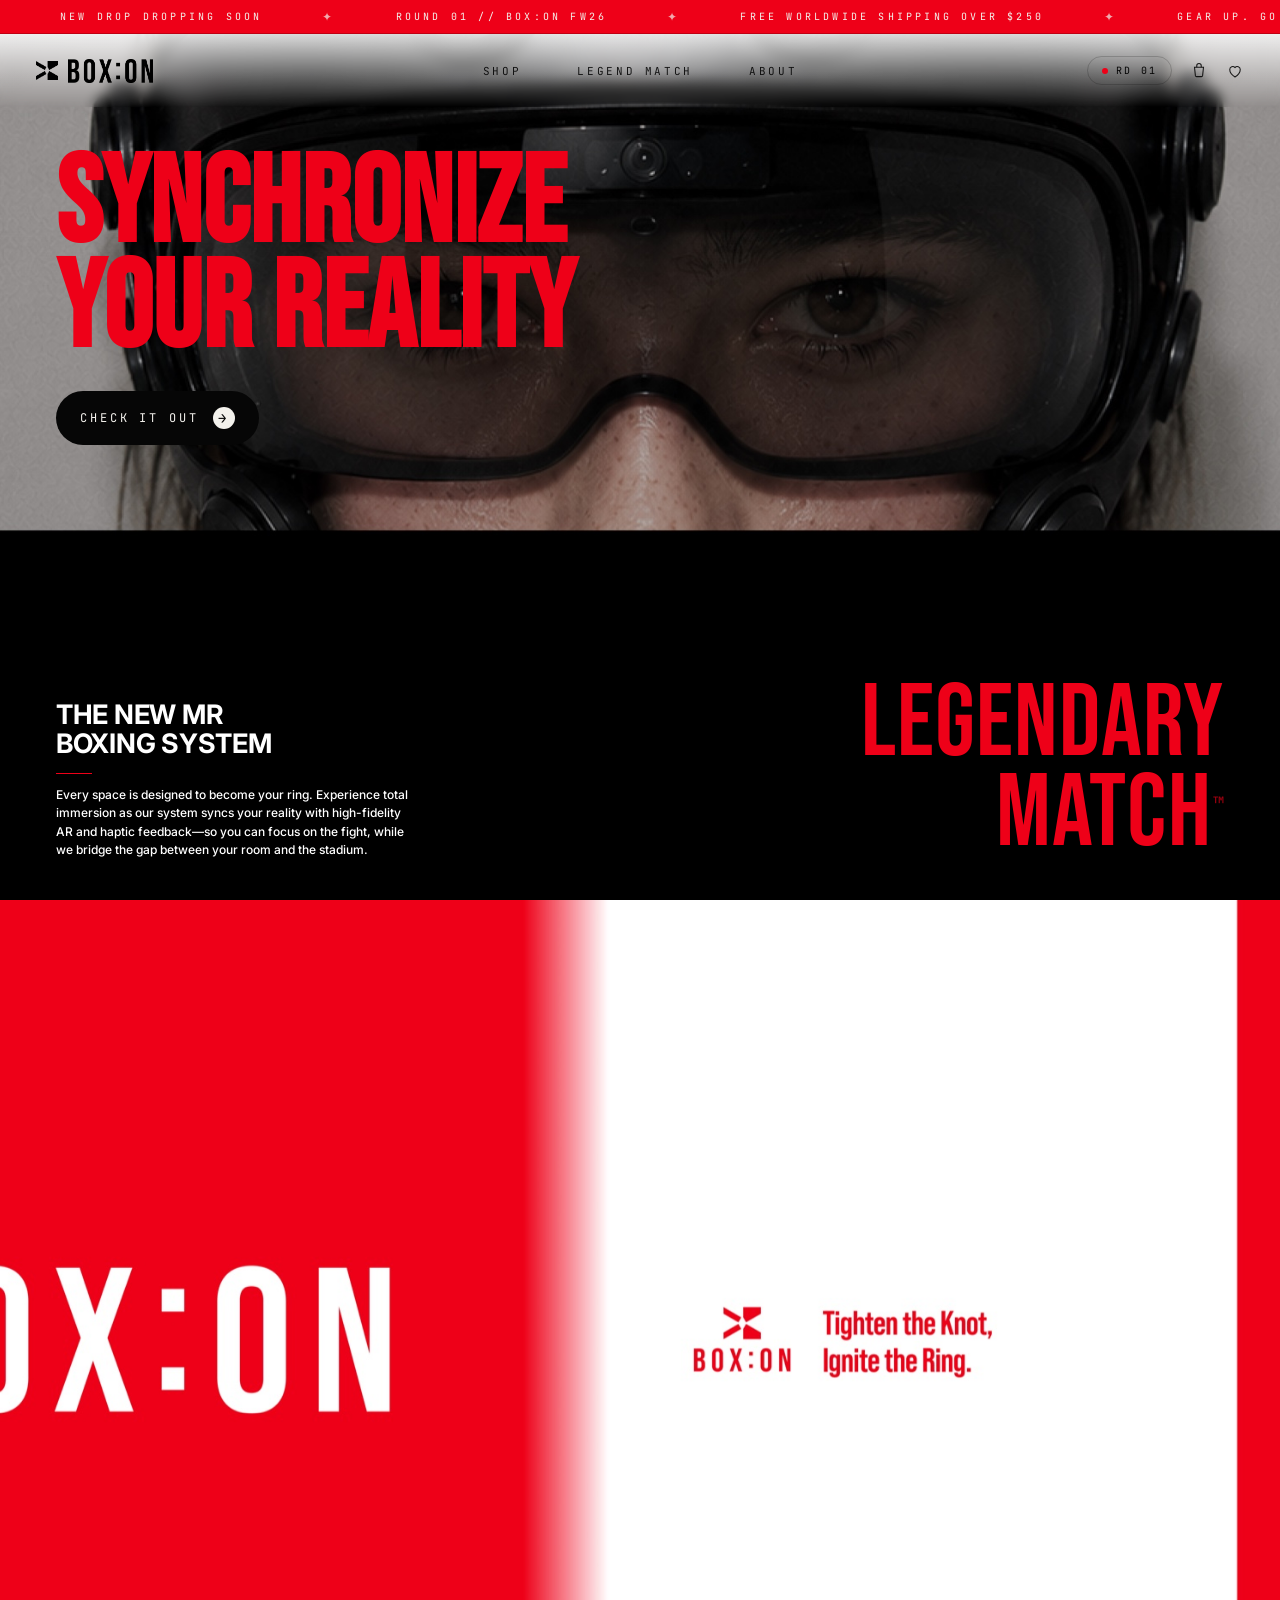
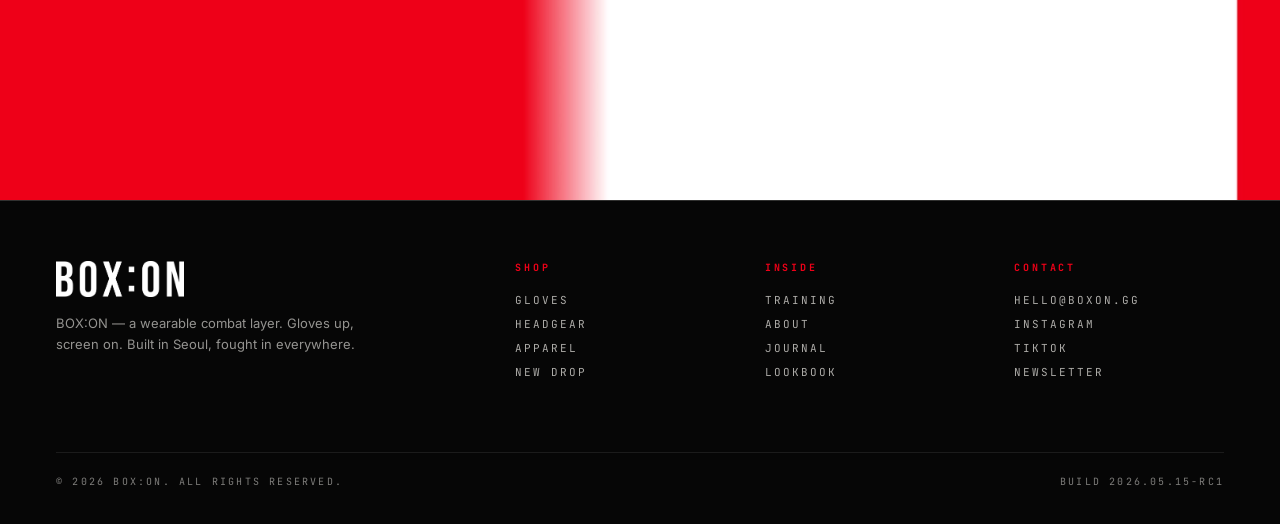
==== commit 02a9f9e1: "Make ABOUT section a full-bleed poster image Replace the two-column strip copy with the new BOX:ON p" ====
--- a/index.html
+++ b/index.html
@@ -87,22 +87,9 @@
       </div>
     </section>
 
-    <!-- second strip — under hero -->
+    <!-- second strip — ABOUT poster -->
     <section class="strip" id="about" data-screen-label="02 Manifesto">
-      <div>
-        <div class="strip__lead">
-          A WEARABLE<br/>
-          <span class="red">COMBAT</span> LAYER<br/>
-          FOR EVERY DAY.
-        </div>
-      </div>
-      <div>
-        <div class="strip__body">
-          <p>BOX:ON is built around one move — raise the glove, and the room becomes the ring. Wear it on the street. Throw the gloves on at the gym. The product is the trigger.</p>
-          <p>Each drop is a round: limited, numbered, signed. No restocks, no apologies. Step in or step off.</p>
-        </div>
-        <a href="experience.html" class="strip__cta">SEE IT LIVE →</a>
-      </div>
+      <img src="uploads/about.jpg" alt="BOX:ON — Tighten the Knot, Ignite the Ring." class="strip__photo" />
     </section>
   </main>
 
--- a/site.css
+++ b/site.css
@@ -309,7 +309,7 @@
 /* Bottom-left intro block — title + rule + body */
 .hero__intro {
   max-width: 360px;
-  color: var(--red);
+  color: #FFFFFF;
 }
 .hero__intro-title {
   font-family: "Inter", system-ui, sans-serif;
@@ -317,7 +317,7 @@
   font-size: clamp(20px, 2.1vw, 28px);
   line-height: 1.1;
   letter-spacing: -0.01em;
-  color: var(--red);
+  color: #FFFFFF;
 }
 .hero__intro-rule {
   width: 36px;
@@ -330,7 +330,7 @@
   font-weight: 500;
   font-size: 12px;
   line-height: 1.55;
-  color: var(--red);
+  color: #FFFFFF;
 }
 .hero__meta {
   font-family: var(--f-mono);
@@ -412,11 +412,17 @@
 
 .strip {
   position: relative;
-  padding: 80px 56px;
-  border-top: 1px solid var(--line);
-  display: grid;
-  grid-template-columns: 1fr 1fr;
-  gap: 80px;
+  padding: 0;
+  border-top: none;
+  display: block;
+  height: 100vh;
+  overflow: hidden;
+}
+.strip__photo {
+  display: block;
+  width: 100%;
+  height: 100%;
+  object-fit: cover;
 }
 .strip__lead {
   font-family: var(--f-display);
@@ -459,13 +465,11 @@
   text-align: center;
 }
 .gear-bar__title {
-  font-family: "Inter", system-ui, sans-serif;
-  font-weight: 500;
+  font-family: var(--f-display);
   font-size: clamp(48px, 7vw, 96px);
   line-height: 1;
-  letter-spacing: -0.01em;
-  color: var(--bone);
-  text-transform: uppercase;
+  letter-spacing: 0.005em;
+  color: var(--bone);
 }
 
 .gear-grid {
@@ -514,10 +518,11 @@
 
 .gear-card__face--front {
   background: #EBEBEB;
-  transition: visibility 0s linear 360ms;
+  transition: visibility 0s linear 360ms, opacity 0s linear 360ms;
 }
 .gear-card.is-flipped .gear-card__face--front {
   visibility: hidden;
+  opacity: 0;
 }
 
 .gear-card__face--back {
@@ -605,6 +610,7 @@
   width: 100%;
   height: 100%;
   object-fit: cover;
+  z-index: 10;
 }
 
 /* bottom-left brand lockup (front) */
@@ -755,12 +761,12 @@
 
 body[data-theme="light"] .hero { background: #ffffff; }
 body[data-theme="light"] .hero__media::after { display: none; }
-body[data-theme="light"] .hero__headline { color: var(--ink); }
+body[data-theme="light"] .hero__headline { color: var(--red); }
 body[data-theme="light"] .hero__cta { background: var(--ink); color: var(--bone); }
 body[data-theme="light"] .hero__cta:hover { background: var(--red); color: var(--bone); }
 body[data-theme="light"] .hero__cta .arrow { background: var(--bone); color: var(--ink); }
 body[data-theme="light"] .hero__cta:hover .arrow { background: var(--bone); color: var(--red); }
-body[data-theme="light"] .hero__secondary { color: var(--ink); }
+body[data-theme="light"] .hero__secondary { color: var(--red); }
 
 body[data-theme="light"] .strip {
   background: #ebebeb;
@@ -932,7 +938,7 @@
 
 /* chrome header */
 .chrome {
-  position: absolute;
+  position: fixed;
   top: 0;
   left: 0;
   right: 0;
@@ -944,6 +950,9 @@
   padding: 22px 28px;
   pointer-events: none;
 }
+
+.status-line,
+.telemetry { display: none; }
 .chrome a,
 .chrome button { pointer-events: auto; }
 .chrome .logo {
